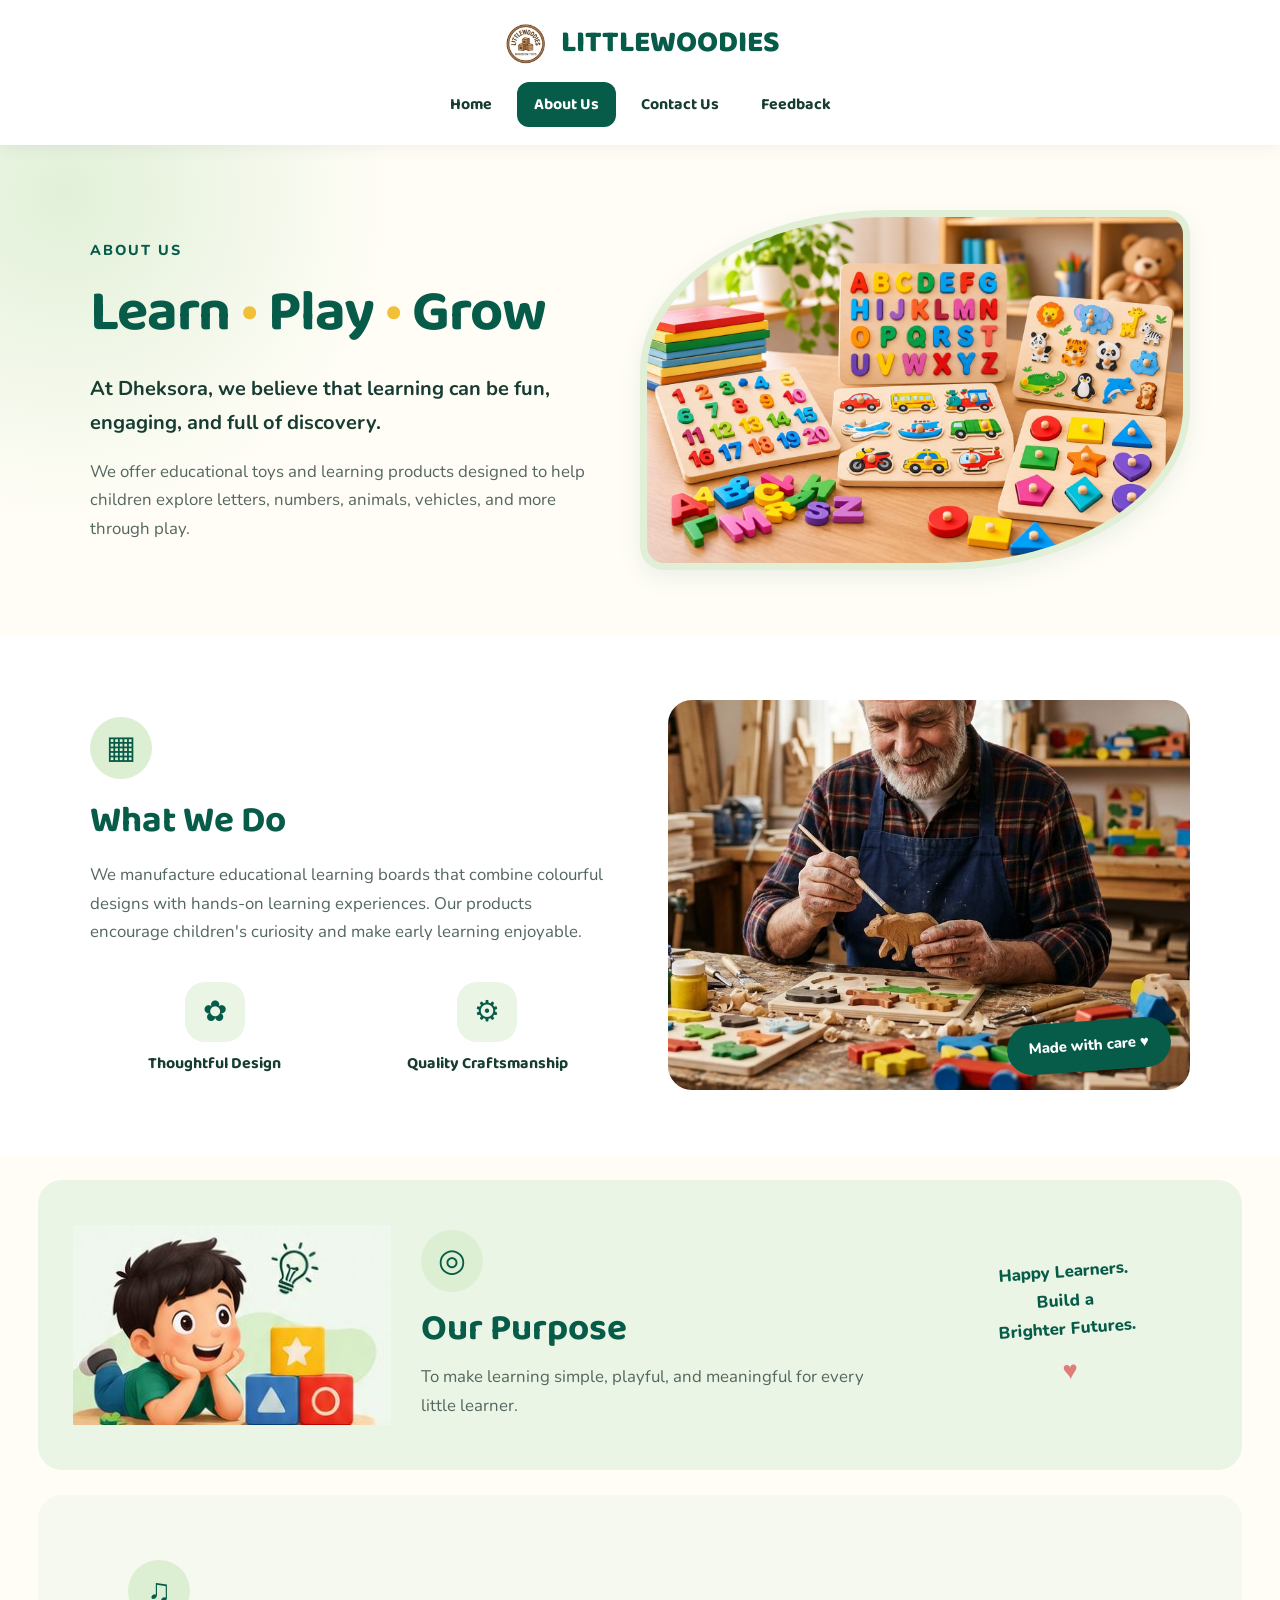
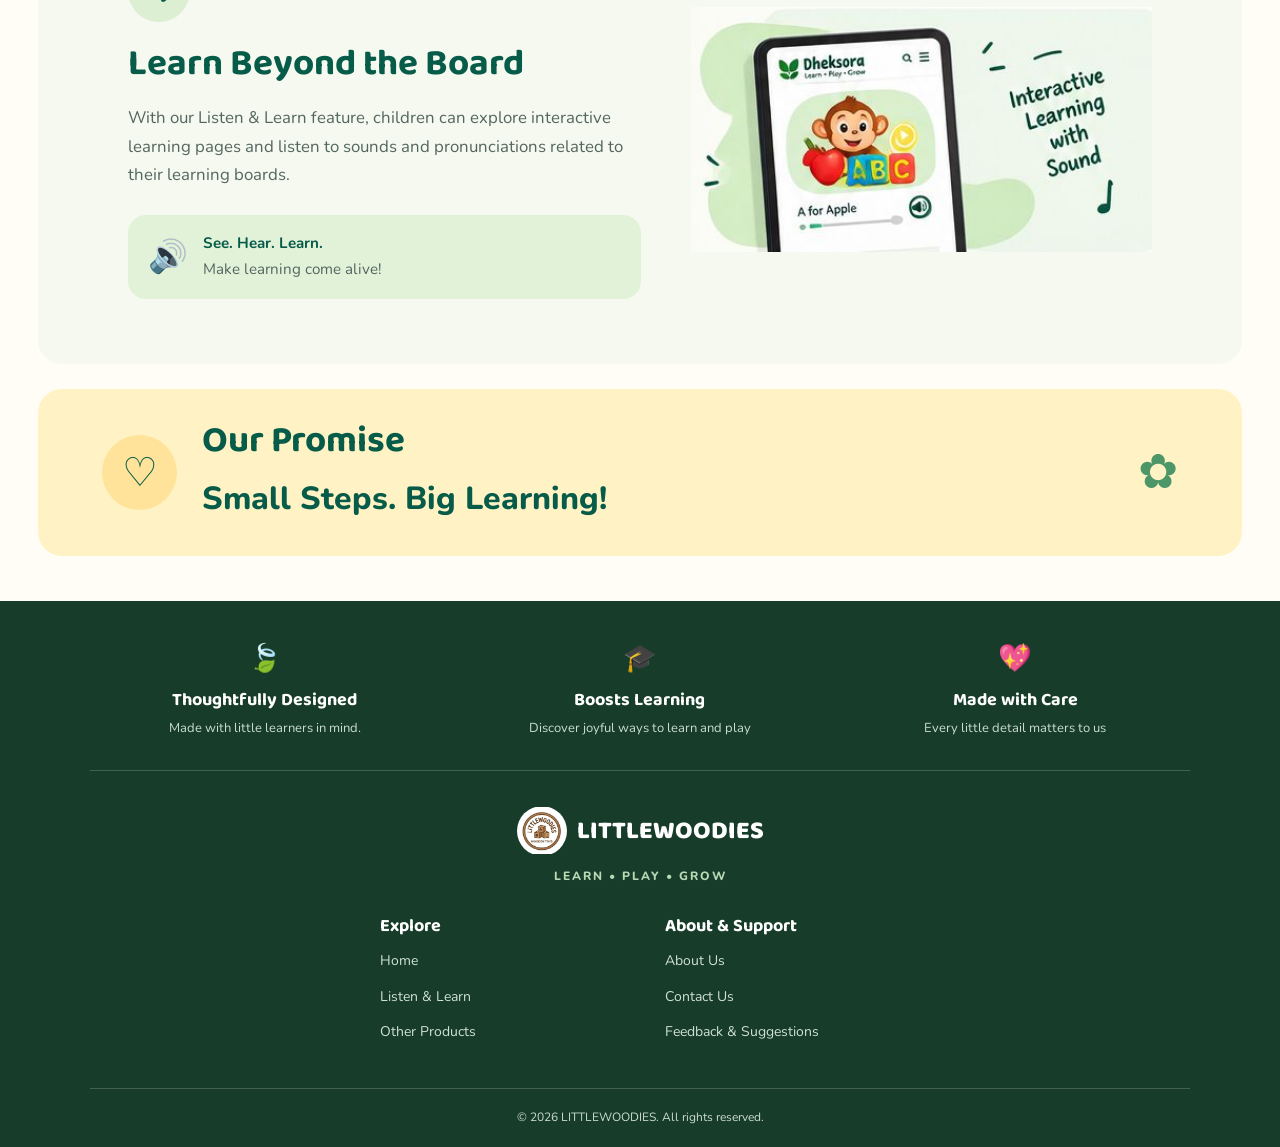
==== About.html @ 272a393c "Add files via upload" ====
<!DOCTYPE html>
<html lang="en">
    <head>
        <meta charset="UTF-8">
        <meta name="viewport" content="width=device-width, initial-scale=1.0">
        <meta name="description" content="Discover LITTLEWOODIES, where kids learn, play, and grow with wooden learning products designed to inspire creativity, curiosity, and fun.">
        <!-- Google Fonts: Same as Learn Page -->
        <link rel="preconnect" href="https://fonts.googleapis.com">
        <link rel="preconnect" href="https://fonts.gstatic.com" crossorigin>
        <link href="https://fonts.googleapis.com/css2?family=Baloo+2:wght@500;600;700;800&family=Nunito:wght@400;500;600;700;800&display=swap" rel="stylesheet">
        <!-- LOGO AND TITTLE -->
        <link rel="icon" type="image/jpeg" href="logo.jpeg">
        <title>About Us | LITTLEWOODIES</title>
        <link rel="stylesheet" href="about.css">
    </head>
    <body>
        <header>
            <div>
                <h1 class="brand-name">
                    <img class="logo" src="image/logo.jpeg" alt="LITTLEWOODIES Logo">
                    LITTLEWOODIES
                </h1>
            </div>
            <div>
                <nav class="navbar">
                    <a href="index.html">Home</a>
                    <a href="about.html" class="active">About Us</a>
                    <a href="contact.html">Contact Us</a>
                    <a href="Feedback.html">Feedback</a>
                </nav>
            </div>
        </header>

        <main class="about-page">
            <!-- Hero / Introduction -->
            <section class="hero section">
                <div class="hero-content">
                    <span class="eyebrow">ABOUT US</span>
                    <h1>Learn <span>•</span> Play <span>•</span> Grow</h1>
                    <p class="hero-intro">At Dheksora, we believe that learning can be fun, engaging, and full of discovery.</p>
                    <p>We offer educational toys and learning products designed to help children explore letters, numbers, animals, vehicles, and more through play.</p>
                </div>
                <div class="hero-image image-frame">
                    <img src="image/About1.jpeg" alt="Dheksora educational learning boards">
                </div>
            </section>

            <!-- What We Do -->
            <section class="what-we-do section">
                <div class="section-content">
                    <span class="section-icon" aria-hidden="true">▦</span>
                    <h2>What We Do</h2>
                    <p>We manufacture educational learning boards that combine colourful designs with hands-on learning experiences. Our products encourage children's curiosity and make early learning enjoyable.</p>
                    <div class="features">
                        <div class="feature">
                            <span class="feature-icon" aria-hidden="true">✿</span>
                            <h3>Thoughtful Design</h3>
                        </div>
                        <div class="feature">
                            <span class="feature-icon" aria-hidden="true">⚙</span>
                            <h3>Quality Craftsmanship</h3>
                        </div>
                    </div>
                </div>
                <div class="what-image image-frame">
                    <img src="image/about2.jpeg" alt="Educational learning board being made" loading="lazy">
                    <span class="image-note">Made with care ♥</span>
                </div>
            </section>

            <!-- Our Purpose -->
            <section class="purpose section">
                <div class="purpose-image">
                    <img src="image/about3.jpeg" alt="Illustration of a child learning through play" loading="lazy">
                </div>
                <div class="purpose-content">
                    <span class="section-icon" aria-hidden="true">◎</span>
                    <h2>Our Purpose</h2>
                    <p>To make learning simple, playful, and meaningful for every little learner.</p>
                </div>
                <div class="purpose-message">
                    <p>Happy Learners.</p>
                    <p>Build a</p>
                    <p>Brighter Futures.</p>
                    <span>♥</span>
                </div>
            </section>

             <!-- Learn Beyond the Board -->
            <section class="learning section">
                <div class="learning-content">
                    <span class="section-icon" aria-hidden="true">♫</span>
                    <h2>Learn Beyond the Board</h2>
                    <p>With our Listen &amp; Learn feature, children can explore interactive learning pages and listen to sounds and pronunciations related to their learning boards.</p>
                    <div class="learning-note">
                        <span aria-hidden="true">🔊</span>
                        <p><strong>See. Hear. Learn.</strong><br> Make learning come alive!</p>
                    </div>
                </div>
                <div class="learning-image">
                    <img src="image/about4.jpeg" alt="Dheksora interactive learning website on a device" loading="lazy">
                </div>
            </section>

            <!-- Our Promise -->
            <section class="promise section">
                <div class="promise-icon" aria-hidden="true">♡</div>
                <div class="promise-content">
                    <h2>Our Promise</h2>
                    <p>Small Steps. Big Learning!</p>
                </div>
                <div class="promise-decoration" aria-hidden="true">✿</div>
            </section>
        </main>

        <footer>
            <div class="footer-work">
                <div class="work">
                    <span class="work-icon" aria-hidden="true">🍃</span>
                    <h3>Thoughtfully Designed</h3>
                    <p>Made with little learners in mind.</p>
                </div>
                <div class="work">
                    <span class="work-icon" aria-hidden="true">🎓</span>
                    <h3>Boosts Learning</h3>
                    <p>Discover joyful ways to learn and play</p>
                </div>
                <div class="work">
                    <span class="work-icon" aria-hidden="true">💖</span>
                    <h3>Made with Care</h3>
                    <p>Every little detail matters to us</p>
                </div>
            </div>
            <div class="footer-main">
                <div class="footer-brand">
                    <a href="index.html" class="footer-logo">
                        <img class="logo" src="image/logo.jpeg" alt="Littlewoodies Logo">
                        <span>LITTLEWOODIES</span>
                    </a>
                    <p class="slogan">LEARN • PLAY • GROW</p>
                </div>
                <div class="footer-links">
                    <div>
                        <h3>Explore</h3>
                        <ul>
                            <li><a href="index.html">Home</a></li>
                            <li><a href="Learn.html">Listen & Learn</a></li>
                            <li><a href="Products.html">Other Products</a></li>
                        </ul>
                    </div>
                    <div>
                        <h3>About & Support</h3>
                        <ul>
                            <li><a href="About.html">About Us</a></li>
                            <li><a href="contact.html">Contact Us</a></li>
                            <li><a href="Feedback.html">Feedback & Suggestions</a></li>
                        </ul>
                    </div>
                </div>
            </div>
            <div>
                <p class="copyright">&copy; 2026 LITTLEWOODIES. All rights reserved.</p>
            </div>
        </footer>
    </body>
</html>
---- about.css ----
/* ========================================
   LITTLEWOODIES - ABOUT PAGE
   Complete Responsive CSS
======================================== */

/* RESET */
* {
    margin: 0;
    padding: 0;
    box-sizing: border-box;
}

:root {
    --green: #075b49;
    --dark-green: #064b3d;
    --light-green: #eaf5e5;
    --cream: #fffdf6;
    --yellow: #fff3c5;
    --text: #173c32;
    --muted: #53665f;
    --white: #ffffff;
    --radius: 24px;
    --shadow: 0 8px 25px rgba(7, 91, 73, 0.08);
}

html {
    scroll-behavior: smooth;
}

body {
    font-family: 'Nunito', sans-serif;
    background: var(--cream);
    color: var(--text);
    line-height: 1.7;
    overflow-x: hidden;
}

h1,
h2,
h3 {
    font-family: 'Baloo 2', cursive;
    line-height: 1.2;
}

h2 {
    font-size: clamp(1.7rem, 3vw, 2.3rem);
    color: var(--green);
    margin-bottom: 18px;
}

p {
    color: var(--muted);
    font-size: 1.05rem;
}

img {
    display: block;
    max-width: 100%;
}

a {
    text-decoration: none;
    color: inherit;
}

.logo {
    width: 50px;
    height: 50px;
    border-radius: 50%;
    object-fit: contain;
    flex-shrink: 0;
}


/* ========================================
   HEADER & NAVBAR
======================================== */

header {
    display: flex;
    flex-direction: column;
    align-items: center;
    gap: 14px;
    width: 100%;
    padding: 18px 5%;
    background: var(--white);
    box-shadow: 0 3px 15px rgba(0, 0, 0, 0.06);
    position: relative;
    z-index: 10;
}

header > div:first-child,
header > div:last-child {
    width: 100%;
}

header h1.brand-name {
    display: flex;
    align-items: center;
    justify-content: center;
    gap: 10px;
    color: var(--green);
    font-family: 'Baloo 2', cursive;
    font-size: clamp(22px, 3vw, 30px);
    font-weight: 800;
    line-height: 1.2;
    text-align: center;
}

header h1 .logo {
    width: 50px;
    height: 50px;
    border-radius: 50%;
    object-fit: contain;
}

/* Navbar layout */
header nav.navbar {
    display: flex;
    align-items: center;
    justify-content: center;
    flex-wrap: wrap;
    gap: 8px;
    width: 100%;
}

/* Navbar links */
header nav.navbar a {
    display: inline-flex;
    justify-content: center;
    align-items: center;
    padding: 9px 17px;
    border-radius: 12px;
    color: var(--text);
    background: transparent;
    font-family: 'Baloo 2', cursive;
    font-size: 16px;
    font-weight: 700;
    white-space: nowrap;
    transition:
        background 0.25s ease,
        color 0.25s ease,
        transform 0.25s ease;
}

/* Hover */
header nav.navbar a:hover {
    background: #e4f3df;
    color: var(--green);
    transform: translateY(-2px);
}

/* Current page */
header nav.navbar a.active {
    background: var(--green);
    color: var(--white);
}

/* Keep active link readable on hover */
header nav.navbar a.active:hover {
    background: var(--dark-green);
    color: var(--white);
}

header nav.navbar a:focus-visible,
.footer-links a:focus-visible,
.footer-logo:focus-visible {
    outline: 3px solid #e9b52c;
    outline-offset: 3px;
}


/* ========================================
   ABOUT PAGE CONTAINER
======================================== */

.about-page {
    width: 100%;
    max-width: 1440px;
    margin: 0 auto;
    overflow: hidden;
}

.section {
    padding: 65px 7%;
}

.image-frame {
    overflow: hidden;
    border-radius: var(--radius);
    background: var(--light-green);
}

.image-frame img {
    width: 100%;
    height: 100%;
    object-fit: cover;
}

.eyebrow {
    display: inline-block;
    color: var(--green);
    font-size: 0.9rem;
    font-weight: 800;
    letter-spacing: 2px;
    margin-bottom: 16px;
}


/* ========================================
   HERO SECTION
======================================== */

.hero {
    display: grid;
    grid-template-columns: 1fr 1.1fr;
    align-items: center;
    gap: 50px;
    background:
        radial-gradient(
            circle at 5% 10%,
            #e1f0d8 0,
            transparent 25%
        ),
        var(--cream);
}

.hero h1 {
    font-size: clamp(2.3rem, 4.5vw, 4rem);
    color: var(--green);
    margin-bottom: 24px;
    letter-spacing: -1px;
}

.hero h1 span {
    color: #f2bf38;
}

.hero-intro {
    font-size: 1.25rem;
    font-weight: 700;
    color: var(--text);
    margin-bottom: 18px;
}

.hero-content > p:last-child {
    max-width: 560px;
}

.hero-image {
    height: 360px;
    border-radius: 45% 24px 45% 24px;
    border: 7px solid #e0efd6;
    box-shadow: var(--shadow);
}


/* ========================================
   WHAT WE DO
======================================== */

.what-we-do {
    display: grid;
    grid-template-columns: 1fr 1fr;
    align-items: center;
    gap: 55px;
    background: var(--white);
}

.section-icon {
    display: inline-flex;
    align-items: center;
    justify-content: center;
    width: 62px;
    height: 62px;
    border-radius: 50%;
    background: #dcefd2;
    color: var(--green);
    font-size: 2rem;
    margin-bottom: 20px;
}

.features {
    display: grid;
    grid-template-columns: repeat(2, minmax(0, 1fr));
    gap: 22px;
    margin-top: 35px;
}

.feature {
    text-align: center;
}

.feature-icon {
    display: flex;
    align-items: center;
    justify-content: center;
    width: 60px;
    height: 60px;
    margin: 0 auto 12px;
    background: var(--light-green);
    border-radius: 20px;
    color: var(--green);
    font-size: 1.8rem;
}

.feature h3 {
    font-size: 1rem;
    color: var(--text);
}

.what-image {
    height: 390px;
    position: relative;
    border-radius: var(--radius);
    overflow: hidden;
}

.what-image img {
    width: 100%;
    height: 100%;
    object-fit: cover;
}

.image-note {
    position: absolute;
    bottom: 20px;
    right: 20px;
    background: var(--green);
    color: var(--white);
    padding: 12px 22px;
    border-radius: 30px;
    font-size: 15px;
    font-weight: 800;
    transform: rotate(-4deg);
}


/* ========================================
   OUR PURPOSE
======================================== */

.purpose {
    display: grid;
    grid-template-columns: 0.8fr 1.2fr 0.7fr;
    align-items: center;
    gap: 30px;
    background: var(--light-green);
    border-radius: var(--radius);
    margin: 25px 3%;
    padding: 35px;
}

.purpose-image {
    height: 220px;
    overflow: hidden;
}

.purpose-image img {
    width: 100%;
    height: 100%;
    object-fit: contain;
}

.purpose-content .section-icon {
    margin-bottom: 15px;
}

.purpose-content h2 {
    margin-bottom: 12px;
}

.purpose-message {
    text-align: center;
    font-weight: 800;
    color: var(--green);
    font-size: 1.3rem;
    transform: rotate(-4deg);
}

.purpose-message p {
    color: var(--green);
    font-weight: 800;
}

.purpose-message span {
    display: inline-block;
    margin-top: 5px;
    color: #e17d79;
    font-size: 1.6rem;
}


/* ========================================
   LEARN BEYOND THE BOARD
======================================== */

.learning {
    display: grid;
    grid-template-columns: 1fr 0.9fr;
    align-items: center;
    gap: 50px;
    background: #f5f9ef;
    border-radius: var(--radius);
    margin: 25px 3%;
}

.learning-content {
    min-width: 0;
}

.learning-image {
    height: 330px;
    overflow: hidden;
    border-radius: var(--radius);
}

.learning-image img {
    width: 100%;
    height: 100%;
    object-fit: contain;
}

.learning-note {
    display: flex;
    align-items: center;
    gap: 15px;
    background: #e2f2d9;
    padding: 15px 20px;
    border-radius: 18px;
    margin-top: 25px;
}

.learning-note > span {
    font-size: 2rem;
    flex-shrink: 0;
}

.learning-note p {
    font-size: 0.95rem;
}

.learning-note strong {
    color: var(--green);
}


/* ========================================
   OUR PROMISE
======================================== */

.promise {
    display: flex;
    align-items: center;
    gap: 25px;
    background: var(--yellow);
    margin: 25px 3% 45px;
    border-radius: var(--radius);
    padding: 30px 5%;
}

.promise-icon {
    width: 75px;
    height: 75px;
    flex-shrink: 0;
    display: flex;
    align-items: center;
    justify-content: center;
    border-radius: 50%;
    background: #ffe39a;
    color: var(--green);
    font-size: 2.5rem;
}

.promise-content h2 {
    margin-bottom: 8px;
}

.promise-content p {
    color: var(--green);
    font-size: clamp(1.3rem, 2.5vw, 2rem);
    font-weight: 800;
}

.promise-decoration {
    margin-left: auto;
    font-size: 3rem;
    color: #4d9667;
}


/* ========================================
   FOOTER
======================================== */

footer {
    background: #173d2a;
    color: #fffdf7;
    padding: 35px 7% 20px;
}

.footer-work {
    display: grid;
    grid-template-columns: repeat(3, minmax(0, 1fr));
    gap: 25px;
    text-align: center;
    padding-bottom: 30px;
    border-bottom: 1px solid rgba(255, 255, 255, 0.18);
}

.work {
    min-width: 0;
}

.work-icon {
    display: block;
    margin-bottom: 8px;
    font-size: 27px;
}

.work h3 {
    font-family: 'Baloo 2', cursive;
    font-size: 18px;
    font-weight: 700;
    margin-bottom: 6px;
    color: var(--white);
}

.work p {
    color: #cbdccf;
    font-size: 13px;
}


/* FOOTER BRAND & LINKS */

.footer-main {
    display: flex;
    flex-direction: column;
    align-items: center;
    gap: 30px;
    padding: 35px 0;
}

.footer-brand {
    text-align: center;
}

.footer-logo {
    display: flex;
    align-items: center;
    justify-content: center;
    gap: 10px;
}

.footer-logo img {
    width: 50px;
    height: 50px;
    object-fit: contain;
    flex-shrink: 0;
}

.footer-logo span {
    color: var(--white);
    font-family: 'Baloo 2', cursive;
    font-size: 25px;
    font-weight: 800;
    line-height: 1.2;
}

.slogan {
    margin-top: 10px;
    color: #b8d8b6;
    font-size: 12px;
    font-weight: 800;
    letter-spacing: 2px;
}

.footer-links {
    display: grid;
    grid-template-columns: repeat(2, minmax(0, 1fr));
    gap: 50px;
    width: 100%;
    max-width: 520px;
}

.footer-links > div {
    min-width: 0;
}

.footer-links h3 {
    font-family: 'Baloo 2', cursive;
    font-size: 18px;
    margin-bottom: 10px;
    color: var(--white);
}

.footer-links ul {
    list-style: none;
}

.footer-links li {
    margin: 8px 0;
}

.footer-links a {
    color: #d0e1d2;
    font-size: 14px;
    overflow-wrap: anywhere;
    transition: color 0.2s ease;
}

.footer-links a:hover {
    color: #a8e6a0;
}

.copyright {
    text-align: center;
    padding-top: 18px;
    border-top: 1px solid rgba(255, 255, 255, 0.18);
    color: #cbdccf;
    font-size: 12px;
}


/* ========================================
   TABLET RESPONSIVE
======================================== */

@media (max-width: 900px) {

    .section {
        padding: 45px 5%;
    }

    .hero {
        gap: 28px;
    }

    .hero-image {
        height: 300px;
    }

    .what-we-do {
        gap: 30px;
    }

    .what-image {
        height: 320px;
    }

    .purpose {
        grid-template-columns: 0.8fr 1.2fr;
        gap: 22px;
    }

    .purpose-message {
        grid-column: 1 / -1;
    }

    .learning {
        gap: 28px;
    }

    .learning-image {
        height: 280px;
    }

    .footer-links {
        gap: 35px;
    }
}


/* ========================================
   MOBILE RESPONSIVE
======================================== */

@media (max-width: 600px) {

    /* HEADER */

    header {
        gap: 12px;
        padding: 15px 10px;
    }

    header h1.brand-name {
        font-size: 23px;
        gap: 8px;
    }

    header h1 .logo {
        width: 42px;
        height: 42px;
    }

    header nav.navbar {
        display: flex;
        flex-wrap: wrap;
        justify-content: center;
        align-items: center;
        gap: 6px;
        width: 100%;
    }

    header nav.navbar a {
        padding: 8px 11px;
        font-size: 13px;
        border-radius: 9px;
    }

    /* MAIN SECTIONS */

    .section {
        padding: 35px 22px;
    }

    .hero,
    .what-we-do,
    .learning {
        grid-template-columns: minmax(0, 1fr);
        gap: 25px;
    }

    .hero h1 {
        font-size: clamp(2.1rem, 8vw, 2.7rem);
        margin-bottom: 18px;
    }

    .hero-intro {
        font-size: 1.1rem;
    }

    .hero-image {
        height: 260px;
        border-radius: 28px;
        border-width: 5px;
    }

    .section-icon {
        width: 54px;
        height: 54px;
        font-size: 1.7rem;
        margin-bottom: 15px;
    }

    .what-image {
        height: 260px;
    }

    /* FEATURES */

    .features {
        grid-template-columns: repeat(2, minmax(0, 1fr));
        gap: 18px;
        margin-top: 25px;
    }

    .feature-icon {
        width: 50px;
        height: 50px;
        font-size: 1.5rem;
        border-radius: 16px;
    }

    .feature h3 {
        font-size: 0.9rem;
    }

    /* PURPOSE */

    .purpose {
        grid-template-columns: minmax(0, 1fr);
        text-align: center;
        margin: 20px 12px;
        padding: 25px 20px;
        gap: 15px;
    }

    .purpose-image {
        height: 170px;
    }

    .purpose-content .section-icon {
        margin: 0 auto 15px;
    }

    .purpose-message {
        grid-column: auto;
        margin-top: 10px;
        font-size: 1.2rem;
    }

    /* LEARNING */

    .learning {
        margin: 20px 12px;
        padding: 25px 20px;
    }

    .learning-image {
        height: 230px;
    }

    .learning-note {
        gap: 12px;
        padding: 14px;
    }

    /* PROMISE */

    .promise {
        margin: 20px 12px 30px;
        padding: 22px 18px;
        gap: 14px;
    }

    .promise-icon {
        width: 52px;
        height: 52px;
        font-size: 1.8rem;
    }

    .promise-content {
        min-width: 0;
    }

    .promise-content h2 {
        font-size: 1.4rem;
        margin-bottom: 6px;
    }

    .promise-content p {
        font-size: 1.15rem;
    }

    .promise-decoration {
        display: none;
    }

    /* FOOTER */

    footer {
        padding: 30px 6% 18px;
    }

    .footer-work {
        grid-template-columns: 1fr;
        gap: 22px;
        padding-bottom: 25px;
    }

    .work h3 {
        font-size: 17px;
    }

    .footer-main {
        gap: 25px;
        padding: 28px 0;
    }

    .footer-logo img {
        width: 43px;
        height: 43px;
    }

    .footer-logo span {
        font-size: 21px;
    }

    .footer-links {
        grid-template-columns: repeat(2, minmax(0, 1fr));
        gap: 18px;
    }

    .footer-links h3 {
        font-size: 16px;
    }

    .footer-links a {
        font-size: 13px;
    }

    .copyright {
        font-size: 11px;
    }
}


/* ========================================
   EXTRA SMALL MOBILE
======================================== */

@media (max-width: 360px) {

    header {
        padding: 13px 8px;
    }

    header h1.brand-name {
        font-size: 20px;
        gap: 7px;
    }

    header h1 .logo {
        width: 36px;
        height: 36px;
    }

    header nav.navbar {
        gap: 4px;
    }

    header nav.navbar a {
        padding: 8px 9px;
        font-size: 12px;
    }

    .section {
        padding: 28px 16px;
    }

    .hero h1 {
        font-size: 2rem;
    }

    .hero-image {
        height: 220px;
    }

    .features {
        gap: 12px;
    }

    .feature h3 {
        font-size: 0.82rem;
    }

    .purpose {
        margin: 18px 10px;
        padding: 22px 15px;
    }

    .learning {
        margin: 18px 10px;
        padding: 22px 15px;
    }

    .promise {
        margin: 18px 10px 25px;
        padding: 18px 14px;
    }

    .promise-content h2 {
        font-size: 1.25rem;
    }

    .promise-content p {
        font-size: 1rem;
    }

    .footer-links {
        gap: 12px;
    }

    .footer-links h3 {
        font-size: 14px;
    }

    .footer-links a {
        font-size: 12px;
    }

    .footer-logo span {
        font-size: 19px;
    }
}


/* ========================================
   REDUCED MOTION ACCESSIBILITY
======================================== */

@media (prefers-reduced-motion: reduce) {
    html {
        scroll-behavior: auto;
    }

    *,
    *::before,
    *::after {
        transition-duration: 0.01ms !important;
        animation-duration: 0.01ms !important;
        scroll-behavior: auto !important;
    }
}
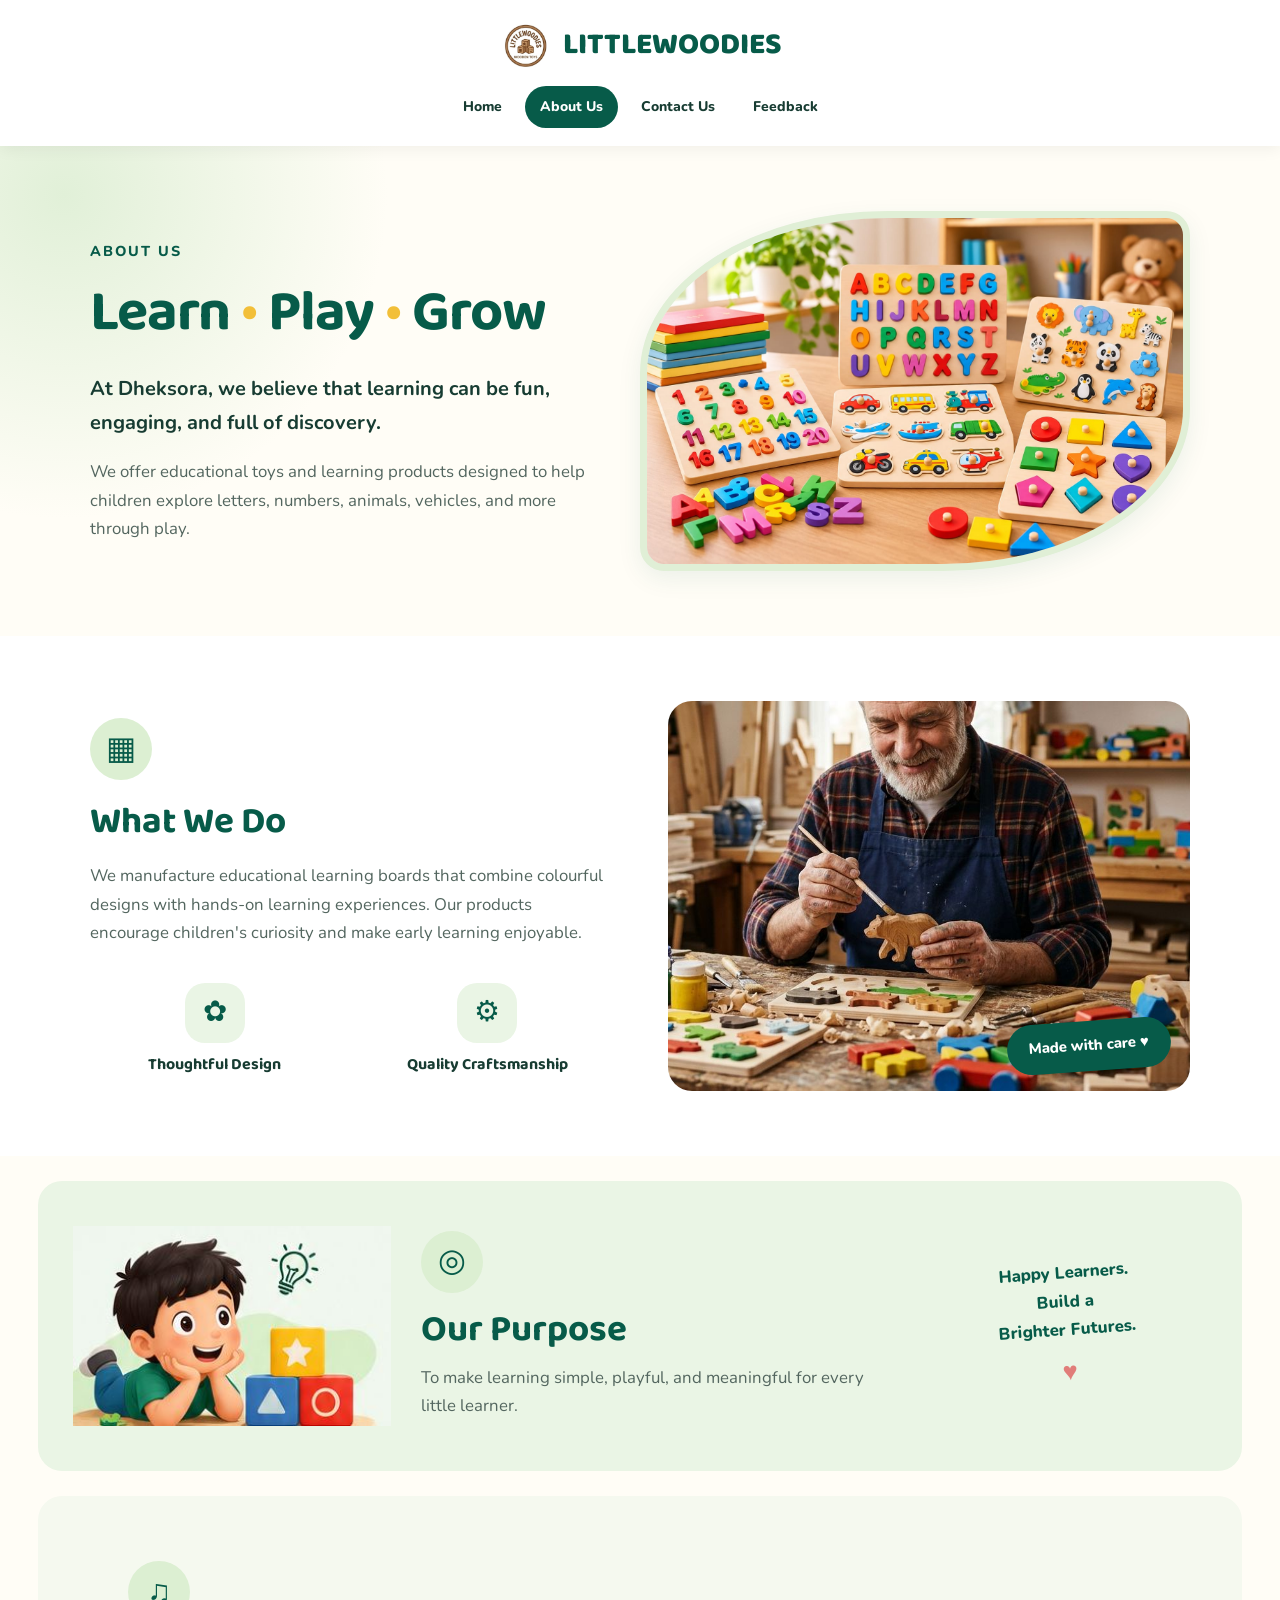
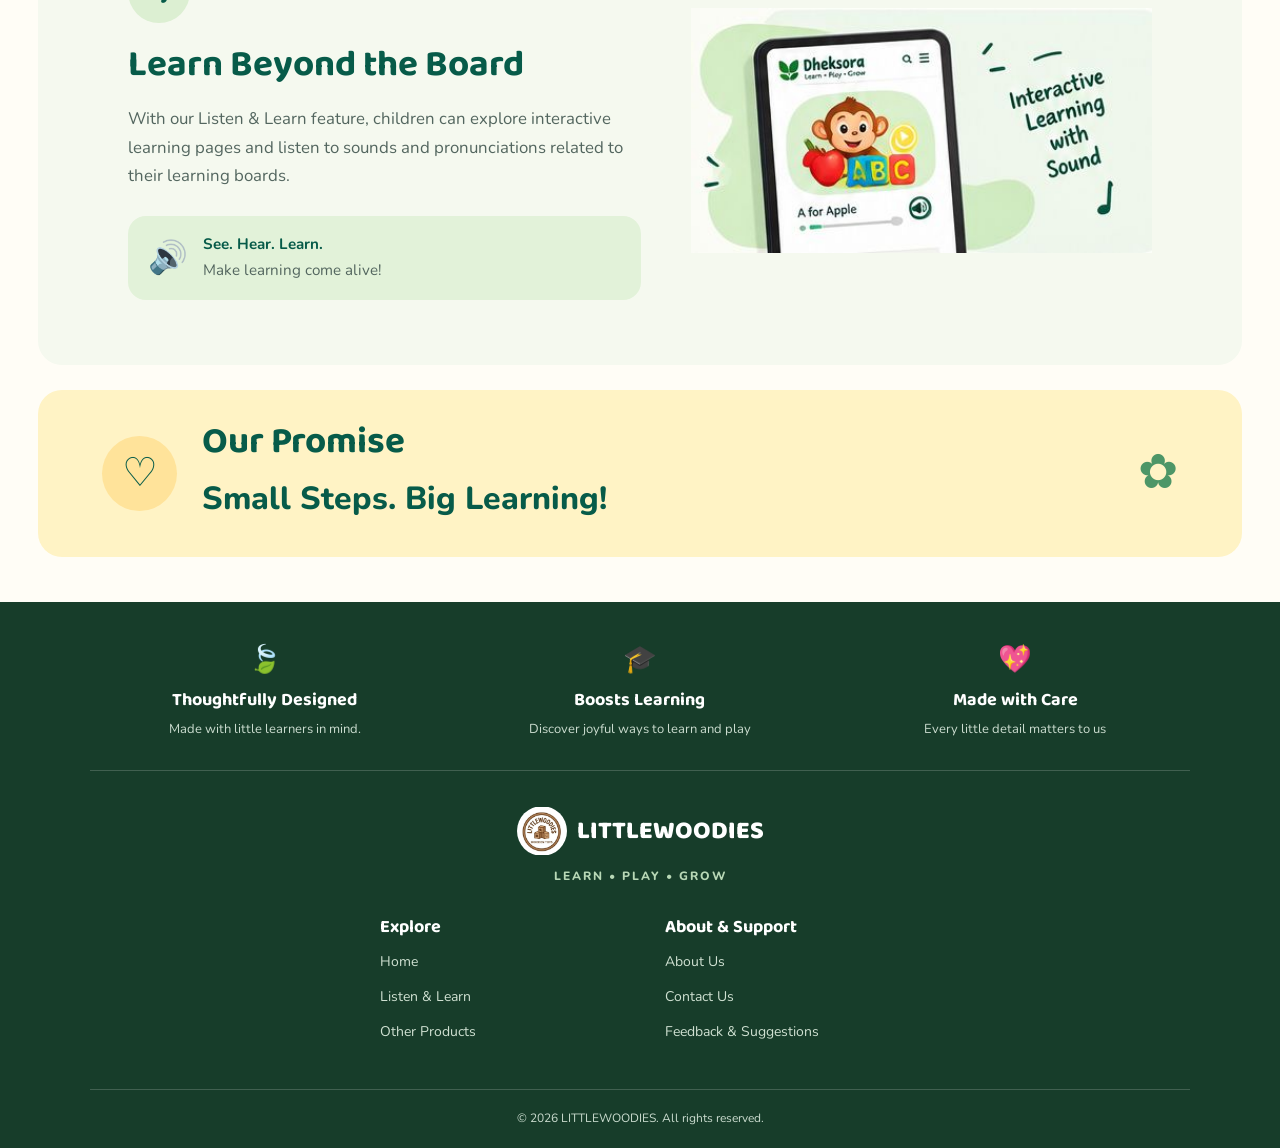
==== commit bbb785c1: "SEO and CSS updates" ====
--- a/About.html
+++ b/About.html
@@ -1,28 +1,36 @@
 <!DOCTYPE html>
 <html lang="en">
     <head>
+        <!-- Google tag (gtag.js) -->
+        <script async src="https://www.googletagmanager.com/gtag/js?id=G-ZGXZ30M7RF"></script>
+        <script>
+            window.dataLayer = window.dataLayer || [];
+            function gtag(){dataLayer.push(arguments);}
+            gtag('js', new Date());
+            gtag('config', 'G-ZGXZ30M7RF');
+        </script>
         <meta charset="UTF-8">
         <meta name="viewport" content="width=device-width, initial-scale=1.0">
-        <meta name="description" content="Discover LITTLEWOODIES, where kids learn, play, and grow with wooden learning products designed to inspire creativity, curiosity, and fun.">
-        <!-- Google Fonts: Same as Learn Page -->
+        <meta name="description" content="Learn about Littlewoodies and our passion for creating safe, eco-friendly wooden learning toys and educational products for young minds.">
+        <!-- Google Fonts-->
         <link rel="preconnect" href="https://fonts.googleapis.com">
         <link rel="preconnect" href="https://fonts.gstatic.com" crossorigin>
         <link href="https://fonts.googleapis.com/css2?family=Baloo+2:wght@500;600;700;800&family=Nunito:wght@400;500;600;700;800&display=swap" rel="stylesheet">
         <!-- LOGO AND TITTLE -->
-        <link rel="icon" type="image/jpeg" href="logo.jpeg">
-        <title>About Us | LITTLEWOODIES</title>
+        <link rel="icon" type="image/jpeg" href="image/logo.jpeg">
+        <title>About Us | Littlewoodies - Our Story & Mission</title>
         <link rel="stylesheet" href="about.css">
+        <!-- Canonical tag -->
+        <link rel="canonical" href="https://littlewoodies.netlify.app/about">
     </head>
     <body>
         <header>
-            <div>
-                <h1 class="brand-name">
-                    <img class="logo" src="image/logo.jpeg" alt="LITTLEWOODIES Logo">
-                    LITTLEWOODIES
-                </h1>
+            <div class="brand">
+                <img class="logo" src="image/logo.jpeg" alt="Littlewoodies Logo">
+                <span class="brand-name">LITTLEWOODIES</span>
             </div>
-            <div>
-                <nav class="navbar">
+            <div class="navbar">
+                <nav aria-label="Main navigation">
                     <a href="index.html">Home</a>
                     <a href="about.html" class="active">About Us</a>
                     <a href="contact.html">Contact Us</a>
@@ -30,7 +38,6 @@
                 </nav>
             </div>
         </header>
-
         <main class="about-page">
             <!-- Hero / Introduction -->
             <section class="hero section">
@@ -41,10 +48,9 @@
                     <p>We offer educational toys and learning products designed to help children explore letters, numbers, animals, vehicles, and more through play.</p>
                 </div>
                 <div class="hero-image image-frame">
-                    <img src="image/About1.jpeg" alt="Dheksora educational learning boards">
+                    <img src="image/About1.jpeg" alt="LITTLEWOODIES educational learning boards">
                 </div>
             </section>
-
             <!-- What We Do -->
             <section class="what-we-do section">
                 <div class="section-content">
@@ -67,7 +73,6 @@
                     <span class="image-note">Made with care ♥</span>
                 </div>
             </section>
-
             <!-- Our Purpose -->
             <section class="purpose section">
                 <div class="purpose-image">
@@ -85,7 +90,6 @@
                     <span>♥</span>
                 </div>
             </section>
-
              <!-- Learn Beyond the Board -->
             <section class="learning section">
                 <div class="learning-content">
@@ -101,7 +105,6 @@
                     <img src="image/about4.jpeg" alt="Dheksora interactive learning website on a device" loading="lazy">
                 </div>
             </section>
-
             <!-- Our Promise -->
             <section class="promise section">
                 <div class="promise-icon" aria-hidden="true">♡</div>
@@ -112,7 +115,6 @@
                 <div class="promise-decoration" aria-hidden="true">✿</div>
             </section>
         </main>
-
         <footer>
             <div class="footer-work">
                 <div class="work">
--- a/about.css
+++ b/about.css
@@ -95,81 +95,72 @@
     width: 100%;
 }
 
-header h1.brand-name {
+.brand {
+    text-align: center;
     display: flex;
     align-items: center;
     justify-content: center;
     gap: 10px;
+}
+
+.brand-name {
     color: var(--green);
     font-family: 'Baloo 2', cursive;
-    font-size: clamp(22px, 3vw, 30px);
+    font-size: 30px;
     font-weight: 800;
     line-height: 1.2;
-    text-align: center;
-}
-
-header h1 .logo {
-    width: 50px;
-    height: 50px;
+}
+
+.logo {
+    width: 54px;
+    height: 54px;
+    object-fit: contain;
     border-radius: 50%;
-    object-fit: contain;
-}
-
-/* Navbar layout */
-header nav.navbar {
+    flex-shrink: 0;
+}
+
+/* DESKTOP NAVIGATION */
+
+.navbar {
+    width: 100%;
+}
+
+nav {
     display: flex;
-    align-items: center;
     justify-content: center;
+    align-items: center;
     flex-wrap: wrap;
     gap: 8px;
-    width: 100%;
-}
-
-/* Navbar links */
-header nav.navbar a {
+}
+
+nav a {
     display: inline-flex;
+    align-items: center;
     justify-content: center;
-    align-items: center;
-    padding: 9px 17px;
-    border-radius: 12px;
+    padding: 9px 15px;
+    border-radius: 25px;
+    font-size: 14px;
+    font-weight: 800;
     color: var(--text);
-    background: transparent;
-    font-family: 'Baloo 2', cursive;
-    font-size: 16px;
-    font-weight: 700;
-    white-space: nowrap;
-    transition:
-        background 0.25s ease,
-        color 0.25s ease,
-        transform 0.25s ease;
-}
-
-/* Hover */
-header nav.navbar a:hover {
-    background: #e4f3df;
-    color: var(--green);
-    transform: translateY(-2px);
-}
-
-/* Current page */
-header nav.navbar a.active {
+    transition: background 0.25s ease, color 0.25s ease;
+}
+
+nav a:hover {
+    background: var(--light-green);
+    color: var(--green);
+}
+
+nav a.active {
     background: var(--green);
     color: var(--white);
 }
 
-/* Keep active link readable on hover */
-header nav.navbar a.active:hover {
-    background: var(--dark-green);
-    color: var(--white);
-}
-
-header nav.navbar a:focus-visible,
-.footer-links a:focus-visible,
-.footer-logo:focus-visible {
-    outline: 3px solid #e9b52c;
-    outline-offset: 3px;
-}
-
+nav a:focus-visible,
+footer a:focus-visible,
+.home-card a:focus-visible {
+    outline: 3px solid #90bc84;
+    outline-offset: 4px;
+}
 
 /* ========================================
    ABOUT PAGE CONTAINER
